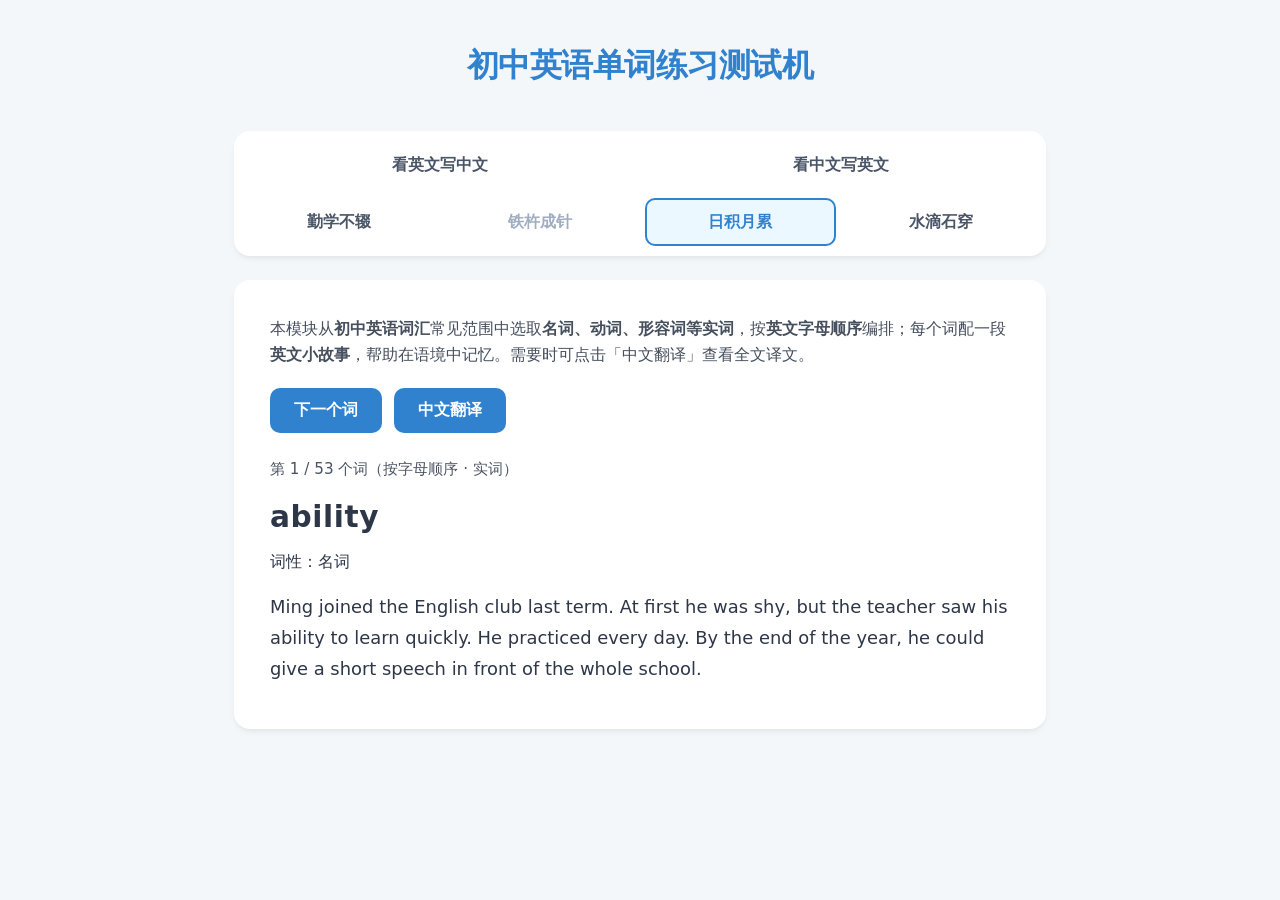
==== accumulate.html @ f3c15ac1 "feat: 日积月累单词故事页、导航与样式；Service Worker v10 Made-with: Cursor" ====
<!doctype html>
<html lang="zh-CN">
  <head>
    <meta charset="utf-8" />
    <meta name="viewport" content="width=device-width, initial-scale=1" />
    <title>日积月累 · 单词故事</title>
    <meta
      name="description"
      content="按字母顺序阅读初中英语实词小故事，可查看中文翻译。"
    />
    <meta name="theme-color" content="#334" />
    <link rel="manifest" href="manifest.webmanifest" />
    <link rel="stylesheet" href="styles/basic.css" media="screen" />
    <script src="scripts/jquery-1.11.3.js" defer></script>
    <script src="./words_f.txt" defer></script>
    <script src="scripts/word_policy.js" defer></script>
    <script src="scripts/word_stories.js" defer></script>
    <script src="./pwa.js" defer></script>
  </head>
  <body>
    <div id="header">
      <p>
        <span class="title-full">初中英语单词练习测试机</span>
        <span class="title-short" aria-hidden="true">初中英语单词测试</span>
      </p>
    </div>

    <div id="navigation" aria-label="导航">
      <ul>
        <li class="nav-primary"><a href="EtoC.html">看英文写中文</a></li>
        <li class="nav-primary"><a href="CtoE.html">看中文写英文</a></li>
        <li class="nav-secondary">
          <a href="sentence.html">勤学不辍</a>
        </li>
        <li class="nav-secondary">
          <span class="nav-disabled" aria-disabled="true">铁杵成针</span>
        </li>
        <li class="nav-secondary">
          <a class="here" href="accumulate.html">日积月累</a>
        </li>
        <li class="nav-secondary">
          <a href="roots.html">水滴石穿</a>
        </li>
      </ul>
    </div>

    <div id="content" class="accumulate-page">
      <p class="accumulate-intro">
        本模块从<strong>初中英语词汇</strong>常见范围中选取<strong>名词、动词、形容词等实词</strong>，按<strong>英文字母顺序</strong>编排；每个词配一段<strong>英文小故事</strong>，帮助在语境中记忆。需要时可点击「中文翻译」查看全文译文。
      </p>
      <div class="accumulate-actions">
        <button id="btn-next-word-story" type="button">下一个词</button>
        <button id="btn-toggle-story-zh" type="button">
          <info text="no">中文翻译</info>
        </button>
      </div>
      <div id="accumulate-display" class="accumulate-display" aria-live="polite"></div>
      <p
        id="accumulate-translation"
        class="accumulate-translation"
        style="display: none"
        lang="zh-CN"
      ></p>
    </div>
  </body>
</html>
---- styles/basic.css ----
@import url(color.css);
@import url(layout.css);
@import url(typography.css);
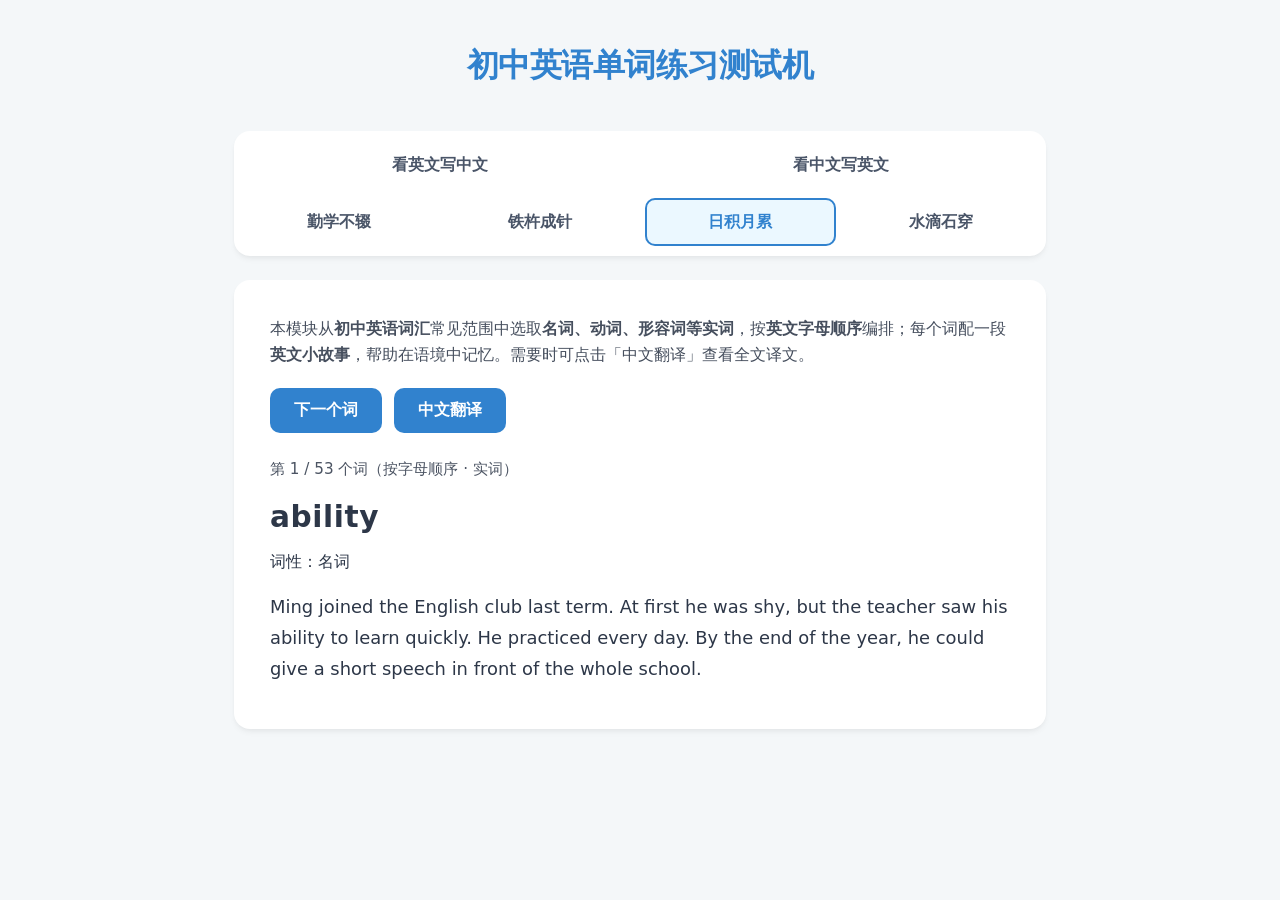
==== commit 65cad339: "feat: 铁杵成针难点词池（约500词）与英汉重点练习页 Made-with: Cursor" ====
--- a/accumulate.html
+++ b/accumulate.html
@@ -33,7 +33,7 @@
           <a href="sentence.html">勤学不辍</a>
         </li>
         <li class="nav-secondary">
-          <span class="nav-disabled" aria-disabled="true">铁杵成针</span>
+          <a href="needle.html">铁杵成针</a>
         </li>
         <li class="nav-secondary">
           <a class="here" href="accumulate.html">日积月累</a>
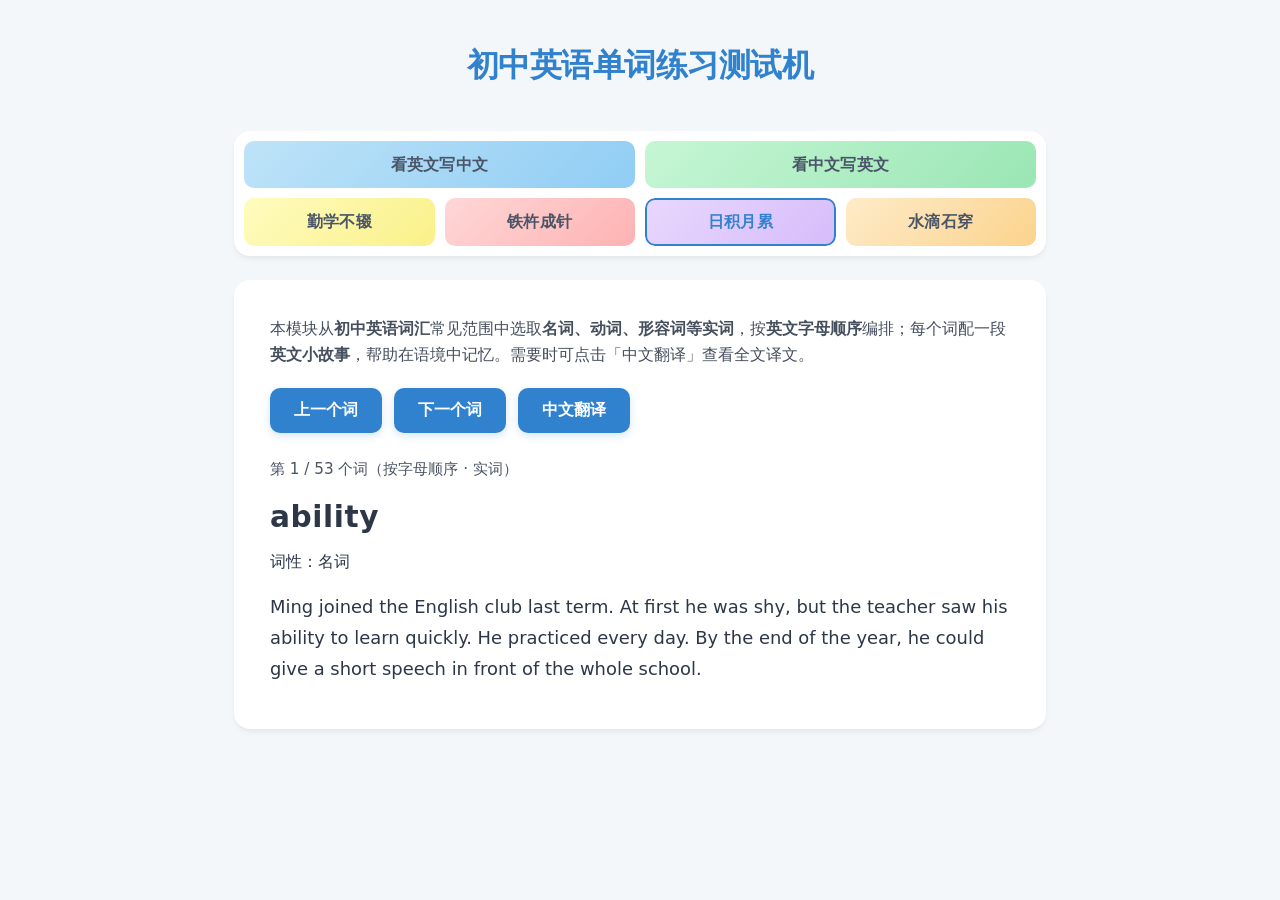
==== commit 6bc546fe: "feat(accumulate): 日积月累模块增加返回上一个单词功能 1. 在单词故事页面，添加了“上一个词”的按钮，方便用户回看； 2. 同步升级了 service worker 缓存版本至 v2" ====
--- a/accumulate.html
+++ b/accumulate.html
@@ -1,6 +1,15 @@
 <!doctype html>
 <html lang="zh-CN">
   <head>
+    <!-- Google tag (gtag.js) -->
+    <script async src="https://www.googletagmanager.com/gtag/js?id=G-KXS2DY9MQ6"></script>
+    <script>
+      window.dataLayer = window.dataLayer || [];
+      function gtag(){dataLayer.push(arguments);}
+      gtag('js', new Date());
+
+      gtag('config', 'G-KXS2DY9MQ6');
+    </script>
     <meta charset="utf-8" />
     <meta name="viewport" content="width=device-width, initial-scale=1" />
     <title>日积月累 · 单词故事</title>
@@ -49,6 +58,7 @@
         本模块从<strong>初中英语词汇</strong>常见范围中选取<strong>名词、动词、形容词等实词</strong>，按<strong>英文字母顺序</strong>编排；每个词配一段<strong>英文小故事</strong>，帮助在语境中记忆。需要时可点击「中文翻译」查看全文译文。
       </p>
       <div class="accumulate-actions">
+        <button id="btn-prev-word-story" type="button">上一个词</button>
         <button id="btn-next-word-story" type="button">下一个词</button>
         <button id="btn-toggle-story-zh" type="button">
           <info text="no">中文翻译</info>
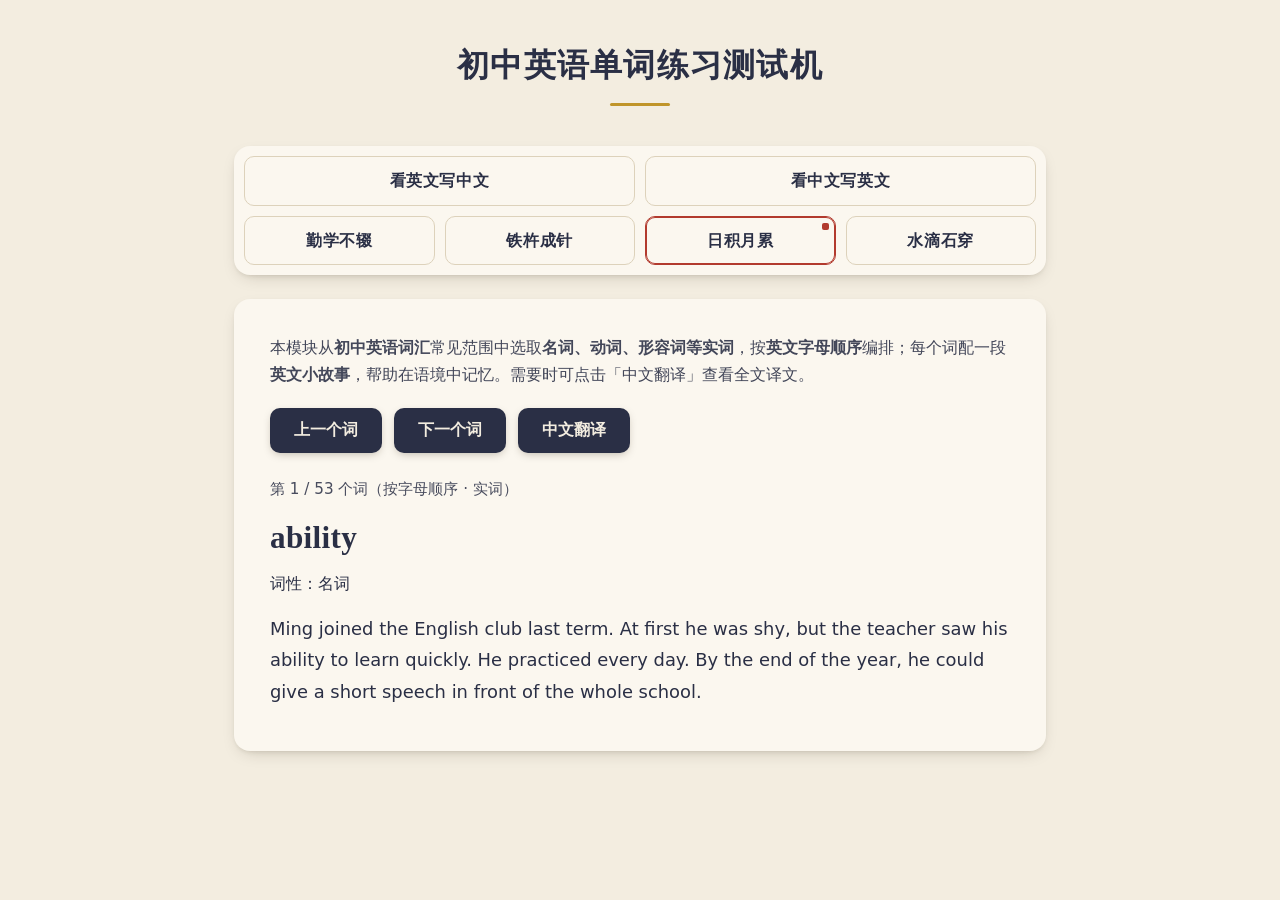
==== commit 45b642ba: "improve UI" ====
--- a/accumulate.html
+++ b/accumulate.html
@@ -3,13 +3,7 @@
   <head>
     <!-- Google tag (gtag.js) -->
     <script async src="https://www.googletagmanager.com/gtag/js?id=G-KXS2DY9MQ6"></script>
-    <script>
-      window.dataLayer = window.dataLayer || [];
-      function gtag(){dataLayer.push(arguments);}
-      gtag('js', new Date());
-
-      gtag('config', 'G-KXS2DY9MQ6');
-    </script>
+    <script src="scripts/analytics.js"></script>
     <meta charset="utf-8" />
     <meta name="viewport" content="width=device-width, initial-scale=1" />
     <title>日积月累 · 单词故事</title>
@@ -17,11 +11,12 @@
       name="description"
       content="按字母顺序阅读初中英语实词小故事，可查看中文翻译。"
     />
-    <meta name="theme-color" content="#334" />
+    <meta name="theme-color" content="#2A2F45" />
     <link rel="manifest" href="manifest.webmanifest" />
+    <link rel="apple-touch-icon" href="icons/apple-touch-icon.png" />
     <link rel="stylesheet" href="styles/basic.css" media="screen" />
     <script src="scripts/jquery-1.11.3.js" defer></script>
-    <script src="./words_f.txt" defer></script>
+    <script src="./words_f.js" defer></script>
     <script src="scripts/word_policy.js" defer></script>
     <script src="scripts/word_stories.js" defer></script>
     <script src="./pwa.js" defer></script>
@@ -29,8 +24,10 @@
   <body>
     <div id="header">
       <p>
-        <span class="title-full">初中英语单词练习测试机</span>
-        <span class="title-short" aria-hidden="true">初中英语单词测试</span>
+        <a href="index.html">
+          <span class="title-full">初中英语单词练习测试机</span>
+          <span class="title-short" aria-hidden="true">初中英语单词测试</span>
+        </a>
       </p>
     </div>
 
